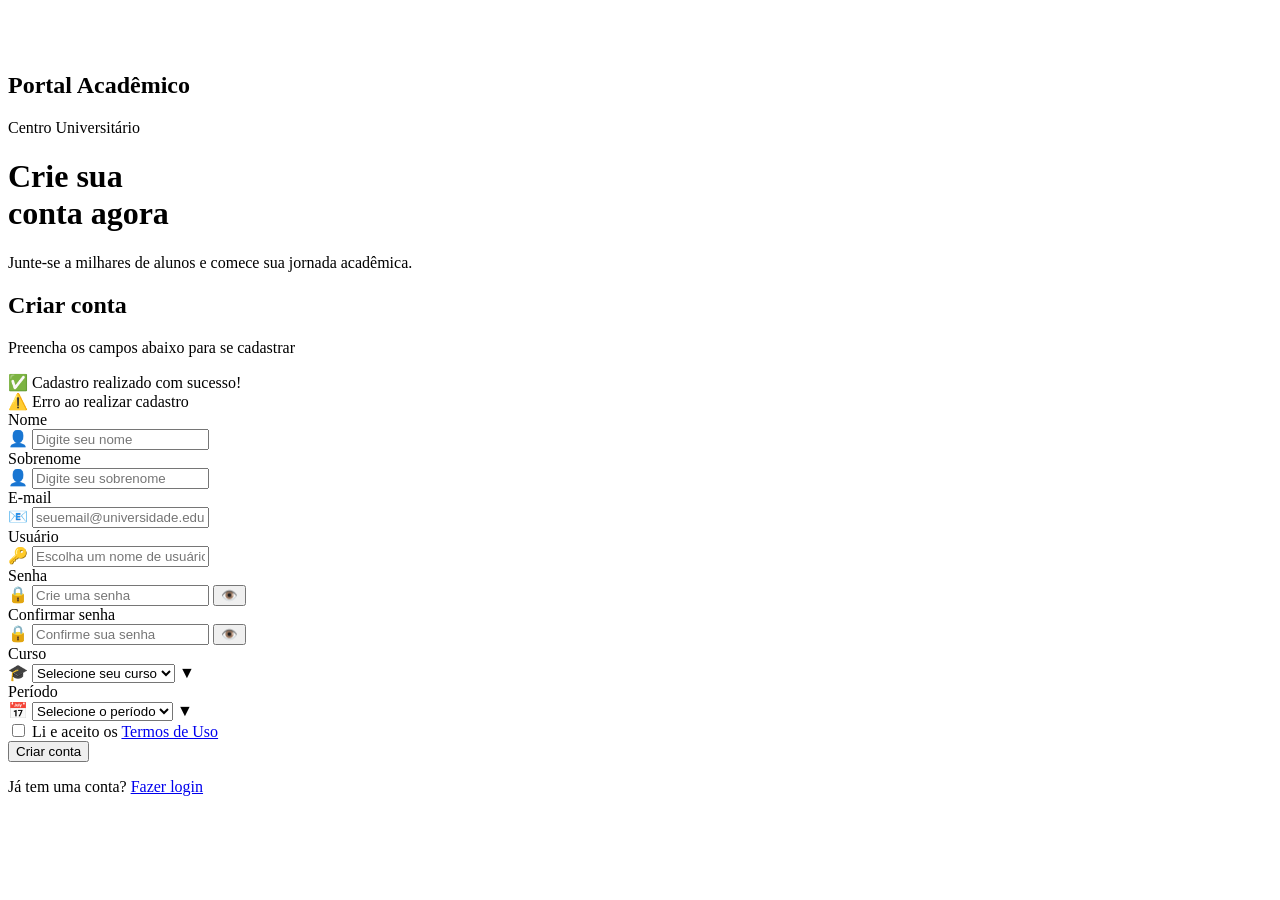
==== PortalAcademico/wwwroot/html/cadastro.html @ 6288c9ea "Adicionar arquivos de projeto." ====
<!DOCTYPE html>
<html lang="pt-BR">
<head>
    <meta charset="UTF-8">
    <meta name="viewport" content="width=device-width, initial-scale=1.0">
    <title>Cadastro | Portal Acadêmico</title>
    <!-- Rota corrigida para a pasta css -->
    <link rel="stylesheet" href="/css/cadastro.css">
    <link href="https://fonts.googleapis.com/css2?family=Inter:ital,wght@0,100..900;1,100..900&display=swap" rel="stylesheet">
</head>
<body>
    <div class="container">
        <div class="brand-section">
            <div class="brand-content">
                <div class="university-badge">
                    <div class="logo-icon">
                        <svg width="40" height="40" viewBox="0 0 24 24" fill="none" stroke="white" stroke-width="1.5">
                            <path d="M12 3L2 9L12 15L22 9L12 3Z" stroke="white" fill="rgba(255,255,255,0.2)" />
                            <path d="M2 15L12 21L22 15" stroke="white" fill="none" />
                            <path d="M2 12L12 18L22 12" stroke="white" fill="none" />
                        </svg>
                    </div>
                    <div>
                        <h2>Portal Acadêmico</h2>
                        <p>Centro Universitário</p>
                    </div>
                </div>
                <h1>Crie sua<br>conta agora</h1>
                <p>Junte-se a milhares de alunos e comece sua jornada acadêmica.</p>
            </div>
        </div>

        <div class="form-section">
            <div class="form-container">
                <div class="form-header">
                    <h2>Criar conta</h2>
                    <p>Preencha os campos abaixo para se cadastrar</p>
                </div>

                <div class="success-message" id="successMessage">
                    <span>✅</span>
                    <span id="successText">Cadastro realizado com sucesso!</span>
                </div>

                <div class="error-message" id="errorMessage">
                    <span>⚠️</span>
                    <span id="errorText">Erro ao realizar cadastro</span>
                </div>

                <form id="registerForm">
                    <div class="form-row">
                        <div class="input-group half">
                            <label>Nome</label>
                            <div class="input-wrapper">
                                <span class="input-icon">👤</span>
                                <input type="text" id="firstName" placeholder="Digite seu nome">
                            </div>
                        </div>
                        <div class="input-group half">
                            <label>Sobrenome</label>
                            <div class="input-wrapper">
                                <span class="input-icon">👤</span>
                                <input type="text" id="lastName" placeholder="Digite seu sobrenome">
                            </div>
                        </div>
                    </div>

                    <div class="input-group">
                        <label>E-mail</label>
                        <div class="input-wrapper">
                            <span class="input-icon">📧</span>
                            <input type="email" id="email" placeholder="seuemail@universidade.edu.br">
                        </div>
                    </div>

                    <div class="input-group">
                        <label>Usuário</label>
                        <div class="input-wrapper">
                            <span class="input-icon">🔑</span>
                            <input type="text" id="username" placeholder="Escolha um nome de usuário">
                        </div>
                    </div>

                    <div class="input-group">
                        <label>Senha</label>
                        <div class="input-wrapper">
                            <span class="input-icon">🔒</span>
                            <input type="password" id="password" placeholder="Crie uma senha">
                            <button type="button" class="toggle-password" data-target="password">👁️</button>
                        </div>
                        <div class="password-strength" id="passwordStrength">
                            <div class="strength-bar"></div>
                            <div class="strength-bar"></div>
                            <div class="strength-bar"></div>
                            <div class="strength-bar"></div>
                        </div>
                    </div>

                    <div class="input-group">
                        <label>Confirmar senha</label>
                        <div class="input-wrapper">
                            <span class="input-icon">🔒</span>
                            <input type="password" id="confirmPassword" placeholder="Confirme sua senha">
                            <button type="button" class="toggle-password" data-target="confirmPassword">👁️</button>
                        </div>
                    </div>

                    <div class="input-group">
                        <label>Curso</label>
                        <div class="input-wrapper">
                            <span class="input-icon">🎓</span>
                            <select id="courseSelect" class="course-select">
                                <option value="">Selecione seu curso</option>
                            </select>
                            <span class="select-arrow">▼</span>
                        </div>
                    </div>

                    <div class="input-group">
                        <label>Período</label>
                        <div class="input-wrapper">
                            <span class="input-icon">📅</span>
                            <select id="semester" class="course-select">
                                <option value="">Selecione o período</option>
                                <option value="1">1º Período</option>
                                <option value="2">2º Período</option>
                                <option value="3">3º Período</option>
                                <option value="4">4º Período</option>
                                <option value="5">5º Período</option>
                                <option value="6">6º Período</option>
                                <option value="7">7º Período</option>
                                <option value="8">8º Período</option>
                            </select>
                            <span class="select-arrow">▼</span>
                        </div>
                    </div>

                    <div class="terms">
                        <label class="checkbox">
                            <input type="checkbox" id="acceptTerms">
                            <span>Li e aceito os <a href="#">Termos de Uso</a></span>
                        </label>
                    </div>

                    <button type="submit" class="register-button" id="registerBtn">
                        Criar conta
                    </button>
                </form>

                <div class="login-link">
                    <p>Já tem uma conta? <a href="/login.html">Fazer login</a></p>
                </div>
            </div>
        </div>
    </div>
    <!-- Rota corrigida para a pasta js -->
    <script src="/js/cadastro.js"></script>
</body>
</html>
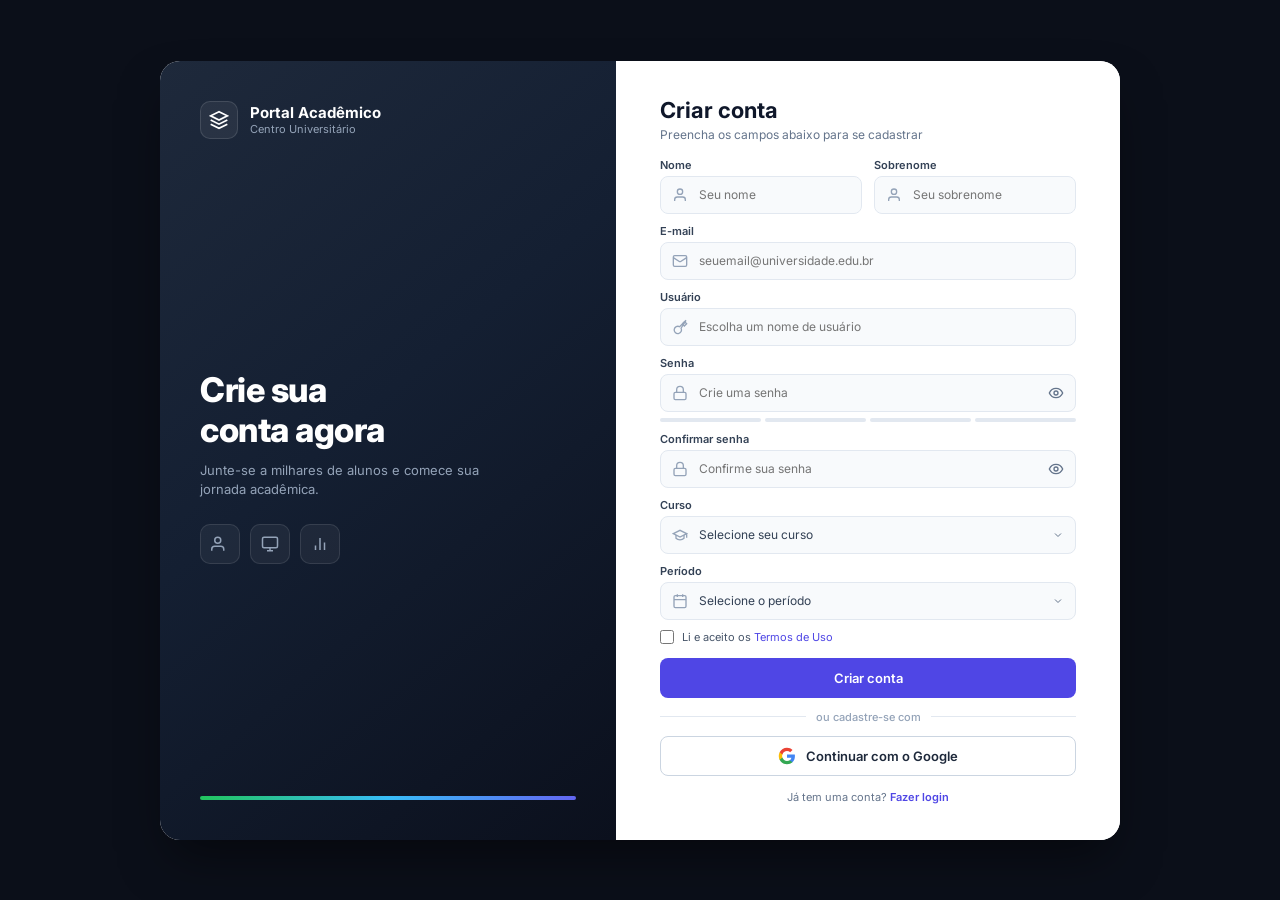
==== commit a4c5d16a: "commint" ====
--- a/PortalAcademico/wwwroot/html/cadastro.html
+++ b/PortalAcademico/wwwroot/html/cadastro.html
@@ -3,92 +3,513 @@
 <head>
     <meta charset="UTF-8">
     <meta name="viewport" content="width=device-width, initial-scale=1.0">
-    <title>Cadastro | Portal Acadêmico</title>
-    <!-- Rota corrigida para a pasta css -->
-    <link rel="stylesheet" href="/css/cadastro.css">
-    <link href="https://fonts.googleapis.com/css2?family=Inter:ital,wght@0,100..900;1,100..900&display=swap" rel="stylesheet">
+    <title>Cadastro - Portal Acadêmico</title>
+    <link href="https://fonts.googleapis.com/css2?family=Inter:wght@300;400;500;600;700;800&display=swap" rel="stylesheet">
+    <style>
+        * {
+            margin: 0;
+            padding: 0;
+            box-sizing: border-box;
+        }
+
+        body {
+            font-family: 'Inter', -apple-system, BlinkMacSystemFont, sans-serif;
+            min-height: 100vh;
+            display: flex;
+            align-items: center;
+            justify-content: center;
+            background-color: #0b0f19;
+            padding: 24px;
+            color: #0f172a;
+        }
+
+        .card-container {
+            display: flex;
+            width: 100%;
+            max-width: 960px;
+            background: #ffffff;
+            border-radius: 20px;
+            box-shadow: 0 25px 50px -12px rgba(0, 0, 0, 0.5);
+            overflow: hidden;
+        }
+
+        /* PAINEL ESQUERDO */
+        .brand-section {
+            flex: 0.95;
+            background: linear-gradient(140deg, #1e293b 0%, #141f32 45%, #0b101d 100%);
+            padding: 40px;
+            display: flex;
+            flex-direction: column;
+            justify-content: space-between;
+            position: relative;
+            overflow: hidden;
+            color: #ffffff;
+        }
+
+        .brand-header {
+            display: flex;
+            align-items: center;
+            gap: 12px;
+        }
+
+        .brand-logo-icon {
+            width: 38px;
+            height: 38px;
+            background: rgba(255, 255, 255, 0.06);
+            border: 1px solid rgba(255, 255, 255, 0.12);
+            border-radius: 10px;
+            display: flex;
+            align-items: center;
+            justify-content: center;
+        }
+
+            .brand-logo-icon svg {
+                width: 20px;
+                height: 20px;
+                stroke: #ffffff;
+            }
+
+        .brand-title h2 {
+            font-size: 15px;
+            font-weight: 700;
+            color: #ffffff;
+        }
+
+        .brand-title p {
+            font-size: 11px;
+            color: #94a3b8;
+        }
+
+        .brand-body {
+            margin: 40px 0;
+        }
+
+            .brand-body h1 {
+                font-size: 34px;
+                font-weight: 800;
+                line-height: 1.15;
+                letter-spacing: -0.5px;
+                color: #ffffff;
+                margin-bottom: 12px;
+            }
+
+            .brand-body p {
+                font-size: 13px;
+                line-height: 1.5;
+                color: #94a3b8;
+                max-width: 280px;
+                margin-bottom: 24px;
+            }
+
+        .icon-group {
+            display: flex;
+            gap: 10px;
+        }
+
+        .icon-box {
+            width: 40px;
+            height: 40px;
+            background: rgba(255, 255, 255, 0.05);
+            border: 1px solid rgba(255, 255, 255, 0.1);
+            border-radius: 10px;
+            display: flex;
+            align-items: center;
+            justify-content: center;
+        }
+
+            .icon-box svg {
+                width: 18px;
+                height: 18px;
+                stroke: #94a3b8;
+            }
+
+        .accent-line {
+            width: 100%;
+            height: 4px;
+            background: linear-gradient(90deg, #22c55e 0%, #38bdf8 50%, #6366f1 100%);
+            border-radius: 2px;
+        }
+
+        /* PAINEL DIREITO */
+        .form-section {
+            flex: 1.05;
+            padding: 36px 44px;
+            background: #ffffff;
+            display: flex;
+            flex-direction: column;
+            justify-content: center;
+        }
+
+        .form-header {
+            margin-bottom: 16px;
+        }
+
+            .form-header h2 {
+                font-size: 22px;
+                font-weight: 700;
+                color: #0f172a;
+                margin-bottom: 4px;
+            }
+
+            .form-header p {
+                font-size: 12px;
+                color: #64748b;
+            }
+
+        .form-grid {
+            display: flex;
+            flex-direction: column;
+            gap: 10px;
+        }
+
+        .form-row {
+            display: flex;
+            gap: 12px;
+        }
+
+        .input-group {
+            display: flex;
+            flex-direction: column;
+            width: 100%;
+        }
+
+            .input-group label {
+                font-size: 11px;
+                font-weight: 600;
+                color: #334155;
+                margin-bottom: 4px;
+            }
+
+        .input-wrapper {
+            position: relative;
+            display: flex;
+            align-items: center;
+        }
+
+        .field-icon {
+            position: absolute;
+            left: 12px;
+            width: 16px;
+            height: 16px;
+            stroke: #94a3b8;
+            pointer-events: none;
+        }
+
+        .input-wrapper input,
+        .input-wrapper select {
+            width: 100%;
+            height: 38px;
+            padding: 0 36px 0 38px;
+            background: #f8fafc;
+            border: 1px solid #e2e8f0;
+            border-radius: 8px;
+            font-size: 12px;
+            font-family: inherit;
+            color: #0f172a;
+            outline: none;
+            transition: all 0.2s ease;
+        }
+
+            .input-wrapper input:focus,
+            .input-wrapper select:focus {
+                background: #ffffff;
+                border-color: #4f46e5;
+                box-shadow: 0 0 0 3px rgba(79, 70, 229, 0.12);
+            }
+
+        .input-wrapper select {
+            appearance: none;
+            cursor: pointer;
+            color: #334155;
+        }
+
+        .select-arrow {
+            position: absolute;
+            right: 12px;
+            width: 12px;
+            height: 12px;
+            stroke: #64748b;
+            pointer-events: none;
+        }
+
+        .btn-toggle-eye {
+            position: absolute;
+            right: 8px;
+            background: none;
+            border: none;
+            cursor: pointer;
+            padding: 4px;
+            display: flex;
+            align-items: center;
+            justify-content: center;
+            border-radius: 4px;
+        }
+
+            .btn-toggle-eye:hover {
+                background: #e2e8f0;
+            }
+
+            .btn-toggle-eye svg {
+                width: 16px;
+                height: 16px;
+                stroke: #64748b;
+            }
+
+        /* Medidor de força de senha */
+        .strength-meter {
+            display: flex;
+            gap: 4px;
+            margin-top: 6px;
+        }
+
+        .strength-bar {
+            height: 4px;
+            flex: 1;
+            background-color: #e2e8f0;
+            border-radius: 2px;
+            transition: background-color 0.3s ease;
+        }
+
+        .checkbox-label {
+            display: flex;
+            align-items: center;
+            gap: 8px;
+            font-size: 11px;
+            color: #475569;
+            cursor: pointer;
+        }
+
+            .checkbox-label input {
+                width: 14px;
+                height: 14px;
+                accent-color: #4f46e5;
+                cursor: pointer;
+            }
+
+            .checkbox-label a {
+                color: #4f46e5;
+                text-decoration: none;
+            }
+
+        .btn-submit {
+            width: 100%;
+            height: 40px;
+            background: #4f46e5;
+            color: #ffffff;
+            border: none;
+            border-radius: 8px;
+            font-size: 13px;
+            font-weight: 600;
+            font-family: inherit;
+            cursor: pointer;
+            transition: background 0.2s ease;
+            margin-top: 4px;
+        }
+
+            .btn-submit:hover {
+                background: #4338ca;
+            }
+
+        .divider {
+            display: flex;
+            align-items: center;
+            text-align: center;
+            color: #94a3b8;
+            font-size: 11px;
+            margin: 12px 0;
+            font-weight: 500;
+        }
+
+            .divider::before,
+            .divider::after {
+                content: '';
+                flex: 1;
+                border-bottom: 1px solid #e2e8f0;
+            }
+
+            .divider span {
+                padding: 0 10px;
+            }
+
+        .btn-google {
+            width: 100%;
+            height: 40px;
+            background: #ffffff;
+            color: #1e293b;
+            border: 1px solid #cbd5e1;
+            border-radius: 8px;
+            font-size: 13px;
+            font-weight: 600;
+            font-family: inherit;
+            cursor: pointer;
+            display: flex;
+            align-items: center;
+            justify-content: center;
+            gap: 10px;
+            transition: all 0.2s ease;
+        }
+
+            .btn-google:hover {
+                background: #f8fafc;
+                border-color: #94a3b8;
+                box-shadow: 0 2px 4px rgba(0,0,0,0.05);
+            }
+
+            .btn-google svg {
+                width: 18px;
+                height: 18px;
+            }
+
+        .login-footer {
+            text-align: center;
+            font-size: 11px;
+            color: #64748b;
+            margin-top: 14px;
+        }
+
+            .login-footer a {
+                color: #4f46e5;
+                text-decoration: none;
+                font-weight: 600;
+                cursor: pointer;
+            }
+
+                .login-footer a:hover {
+                    text-decoration: underline;
+                }
+
+        .feedback-message {
+            display: none;
+            padding: 10px 12px;
+            border-radius: 6px;
+            font-size: 12px;
+            font-weight: 500;
+            margin-bottom: 12px;
+        }
+
+            .feedback-message.error {
+                display: block;
+                background-color: #fef2f2;
+                color: #991b1b;
+                border: 1px solid #fecaca;
+            }
+
+            .feedback-message.success {
+                display: block;
+                background-color: #f0fdf4;
+                color: #166534;
+                border: 1px solid #bbf7d0;
+            }
+
+        @media (max-width: 820px) {
+            .card-container {
+                flex-direction: column;
+            }
+
+            .brand-section, .form-section {
+                padding: 32px 24px;
+            }
+
+            .form-row {
+                flex-direction: column;
+                gap: 10px;
+            }
+        }
+    </style>
 </head>
 <body>
-    <div class="container">
+
+    <div class="card-container">
+        <!-- PAINEL ESQUERDO -->
         <div class="brand-section">
-            <div class="brand-content">
-                <div class="university-badge">
-                    <div class="logo-icon">
-                        <svg width="40" height="40" viewBox="0 0 24 24" fill="none" stroke="white" stroke-width="1.5">
-                            <path d="M12 3L2 9L12 15L22 9L12 3Z" stroke="white" fill="rgba(255,255,255,0.2)" />
-                            <path d="M2 15L12 21L22 15" stroke="white" fill="none" />
-                            <path d="M2 12L12 18L22 12" stroke="white" fill="none" />
-                        </svg>
-                    </div>
-                    <div>
-                        <h2>Portal Acadêmico</h2>
-                        <p>Centro Universitário</p>
-                    </div>
+            <div class="brand-header">
+                <div class="brand-logo-icon">
+                    <svg viewBox="0 0 24 24" fill="none" stroke-width="2">
+                        <path d="M12 2L2 7l10 5 10-5-10-5zM2 17l10 5 10-5M2 12l10 5 10-5" />
+                    </svg>
                 </div>
+                <div class="brand-title">
+                    <h2>Portal Acadêmico</h2>
+                    <p>Centro Universitário</p>
+                </div>
+            </div>
+
+            <div class="brand-body">
                 <h1>Crie sua<br>conta agora</h1>
                 <p>Junte-se a milhares de alunos e comece sua jornada acadêmica.</p>
+
+                <div class="icon-group">
+                    <div class="icon-box">
+                        <svg viewBox="0 0 24 24" fill="none" stroke-width="2"><path d="M17 21v-2a4 4 0 0 0-4-4H5a4 4 0 0 0-4 4v2" /><circle cx="9" cy="7" r="4" /></svg>
+                    </div>
+                    <div class="icon-box">
+                        <svg viewBox="0 0 24 24" fill="none" stroke-width="2"><rect x="2" y="3" width="20" height="14" rx="2" ry="2" /><line x1="8" y1="21" x2="16" y2="21" /><line x1="12" y1="17" x2="12" y2="21" /></svg>
+                    </div>
+                    <div class="icon-box">
+                        <svg viewBox="0 0 24 24" fill="none" stroke-width="2"><line x1="18" y1="20" x2="18" y2="10" /><line x1="12" y1="20" x2="12" y2="4" /><line x1="6" y1="20" x2="6" y2="14" /></svg>
+                    </div>
+                </div>
             </div>
+
+            <div class="accent-line"></div>
         </div>
 
+        <!-- PAINEL DIREITO -->
         <div class="form-section">
-            <div class="form-container">
+
+            <!-- Mensagem de Feedback -->
+            <div id="feedbackMessage" class="feedback-message"></div>
+
+            <div id="registerView">
                 <div class="form-header">
                     <h2>Criar conta</h2>
                     <p>Preencha os campos abaixo para se cadastrar</p>
                 </div>
 
-                <div class="success-message" id="successMessage">
-                    <span>✅</span>
-                    <span id="successText">Cadastro realizado com sucesso!</span>
-                </div>
-
-                <div class="error-message" id="errorMessage">
-                    <span>⚠️</span>
-                    <span id="errorText">Erro ao realizar cadastro</span>
-                </div>
-
-                <form id="registerForm">
+                <form id="registerForm" class="form-grid">
                     <div class="form-row">
-                        <div class="input-group half">
-                            <label>Nome</label>
+                        <div class="input-group">
+                            <label for="firstName">Nome</label>
                             <div class="input-wrapper">
-                                <span class="input-icon">👤</span>
-                                <input type="text" id="firstName" placeholder="Digite seu nome">
+                                <svg class="field-icon" viewBox="0 0 24 24" fill="none" stroke-width="2"><path d="M20 21v-2a4 4 0 0 0-4-4H8a4 4 0 0 0-4 4v2" /><circle cx="12" cy="7" r="4" /></svg>
+                                <input type="text" id="firstName" placeholder="Seu nome" required>
                             </div>
                         </div>
-                        <div class="input-group half">
-                            <label>Sobrenome</label>
+                        <div class="input-group">
+                            <label for="lastName">Sobrenome</label>
                             <div class="input-wrapper">
-                                <span class="input-icon">👤</span>
-                                <input type="text" id="lastName" placeholder="Digite seu sobrenome">
+                                <svg class="field-icon" viewBox="0 0 24 24" fill="none" stroke-width="2"><path d="M20 21v-2a4 4 0 0 0-4-4H8a4 4 0 0 0-4 4v2" /><circle cx="12" cy="7" r="4" /></svg>
+                                <input type="text" id="lastName" placeholder="Seu sobrenome" required>
                             </div>
                         </div>
                     </div>
 
                     <div class="input-group">
-                        <label>E-mail</label>
+                        <label for="email">E-mail</label>
                         <div class="input-wrapper">
-                            <span class="input-icon">📧</span>
-                            <input type="email" id="email" placeholder="seuemail@universidade.edu.br">
+                            <svg class="field-icon" viewBox="0 0 24 24" fill="none" stroke-width="2"><rect width="20" height="16" x="2" y="4" rx="2" /><path d="m22 7-8.97 5.7a1.94 1.94 0 0 1-2.06 0L2 7" /></svg>
+                            <input type="email" id="email" placeholder="seuemail@universidade.edu.br" required>
                         </div>
                     </div>
 
                     <div class="input-group">
-                        <label>Usuário</label>
+                        <label for="username">Usuário</label>
                         <div class="input-wrapper">
-                            <span class="input-icon">🔑</span>
-                            <input type="text" id="username" placeholder="Escolha um nome de usuário">
+                            <svg class="field-icon" viewBox="0 0 24 24" fill="none" stroke-width="2"><path d="m15.5 7.5 3 3L22 7l-3-3m-3.5 3.5L19 4" /><path d="m21 2-9.6 9.6a5.5 5.5 0 1 0 2.2 2.2z" /></svg>
+                            <input type="text" id="username" placeholder="Escolha um nome de usuário" required>
                         </div>
                     </div>
 
                     <div class="input-group">
-                        <label>Senha</label>
+                        <label for="password">Senha</label>
                         <div class="input-wrapper">
-                            <span class="input-icon">🔒</span>
-                            <input type="password" id="password" placeholder="Crie uma senha">
-                            <button type="button" class="toggle-password" data-target="password">👁️</button>
-                        </div>
-                        <div class="password-strength" id="passwordStrength">
+                            <svg class="field-icon" viewBox="0 0 24 24" fill="none" stroke-width="2"><rect width="18" height="11" x="3" y="11" rx="2" ry="2" /><path d="M7 11V7a5 5 0 0 1 10 0v4" /></svg>
+                            <input type="password" id="password" placeholder="Crie uma senha" required minlength="6">
+                            <button type="button" class="btn-toggle-eye">
+                                <svg viewBox="0 0 24 24" fill="none" stroke-width="2"><path d="M2 12s3-7 10-7 10 7 10 7-3 7-10 7-10-7-10-7Z" /><circle cx="12" cy="12" r="3" /></svg>
+                            </button>
+                        </div>
+                        <div class="strength-meter">
                             <div class="strength-bar"></div>
                             <div class="strength-bar"></div>
                             <div class="strength-bar"></div>
@@ -97,63 +518,224 @@
                     </div>
 
                     <div class="input-group">
-                        <label>Confirmar senha</label>
+                        <label for="confirmPassword">Confirmar senha</label>
                         <div class="input-wrapper">
-                            <span class="input-icon">🔒</span>
-                            <input type="password" id="confirmPassword" placeholder="Confirme sua senha">
-                            <button type="button" class="toggle-password" data-target="confirmPassword">👁️</button>
+                            <svg class="field-icon" viewBox="0 0 24 24" fill="none" stroke-width="2"><rect width="18" height="11" x="3" y="11" rx="2" ry="2" /><path d="M7 11V7a5 5 0 0 1 10 0v4" /></svg>
+                            <input type="password" id="confirmPassword" placeholder="Confirme sua senha" required minlength="6">
+                            <button type="button" class="btn-toggle-eye">
+                                <svg viewBox="0 0 24 24" fill="none" stroke-width="2"><path d="M2 12s3-7 10-7 10 7 10 7-3 7-10 7-10-7-10-7Z" /><circle cx="12" cy="12" r="3" /></svg>
+                            </button>
                         </div>
                     </div>
 
                     <div class="input-group">
-                        <label>Curso</label>
+                        <label for="courseSelect">Curso</label>
                         <div class="input-wrapper">
-                            <span class="input-icon">🎓</span>
-                            <select id="courseSelect" class="course-select">
-                                <option value="">Selecione seu curso</option>
+                            <svg class="field-icon" viewBox="0 0 24 24" fill="none" stroke-width="2"><path d="M22 10v6M2 10l10-5 10 5-10 5z" /><path d="M6 12v5c3 3 9 3 12 0v-5" /></svg>
+                            <select id="courseSelect" required>
+                                <option value="" disabled selected>Selecione seu curso</option>
                             </select>
-                            <span class="select-arrow">▼</span>
+                            <svg class="select-arrow" viewBox="0 0 24 24" fill="none" stroke-width="2"><path d="m6 9 6 6 6-6" /></svg>
                         </div>
                     </div>
 
                     <div class="input-group">
-                        <label>Período</label>
+                        <label for="semester">Período</label>
                         <div class="input-wrapper">
-                            <span class="input-icon">📅</span>
-                            <select id="semester" class="course-select">
-                                <option value="">Selecione o período</option>
+                            <svg class="field-icon" viewBox="0 0 24 24" fill="none" stroke-width="2"><rect width="18" height="18" x="3" y="4" rx="2" ry="2" /><path d="M16 2v4M8 2v4M3 10h18" /></svg>
+                            <select id="semester" required>
+                                <option value="" disabled selected>Selecione o período</option>
                                 <option value="1">1º Período</option>
                                 <option value="2">2º Período</option>
                                 <option value="3">3º Período</option>
                                 <option value="4">4º Período</option>
                                 <option value="5">5º Período</option>
-                                <option value="6">6º Período</option>
-                                <option value="7">7º Período</option>
-                                <option value="8">8º Período</option>
                             </select>
-                            <span class="select-arrow">▼</span>
-                        </div>
-                    </div>
-
-                    <div class="terms">
-                        <label class="checkbox">
-                            <input type="checkbox" id="acceptTerms">
-                            <span>Li e aceito os <a href="#">Termos de Uso</a></span>
+                            <svg class="select-arrow" viewBox="0 0 24 24" fill="none" stroke-width="2"><path d="m6 9 6 6 6-6" /></svg>
+                        </div>
+                    </div>
+
+                    <div class="terms-group">
+                        <label class="checkbox-label">
+                            <input type="checkbox" id="acceptTerms" required>
+                            <span>Li e aceito os <a href="#" id="termsLink">Termos de Uso</a></span>
                         </label>
                     </div>
 
-                    <button type="submit" class="register-button" id="registerBtn">
-                        Criar conta
-                    </button>
+                    <button type="submit" id="registerBtn" class="btn-submit">Criar conta</button>
                 </form>
 
-                <div class="login-link">
-                    <p>Já tem uma conta? <a href="/login.html">Fazer login</a></p>
+                <div class="divider"><span>ou cadastre-se com</span></div>
+
+                <button type="button" class="btn-google btnGoogleAuth">
+                    <svg viewBox="0 0 24 24">
+                        <path fill="#4285F4" d="M22.56 12.25c0-.78-.07-1.53-.2-2.25H12v4.26h5.92c-.26 1.37-1.04 2.53-2.21 3.31v2.77h3.57c2.08-1.92 3.28-4.74 3.28-8.09z" />
+                        <path fill="#34A853" d="M12 23c2.97 0 5.46-.98 7.28-2.66l-3.57-2.77c-.98.66-2.23 1.06-3.71 1.06-2.86 0-5.29-1.93-6.16-4.53H2.18v2.84C3.99 20.53 7.7 23 12 23z" />
+                        <path fill="#FBBC05" d="M5.84 14.09c-.22-.66-.35-1.36-.35-2.09s.13-1.43.35-2.09V7.06H2.18C1.43 8.55 1 10.22 1 12s.43 3.45 1.18 4.94l2.85-2.22.81-.63z" />
+                        <path fill="#EA4335" d="M12 5.38c1.62 0 3.06.56 4.21 1.64l3.15-3.15C17.45 2.09 14.97 1 12 1 7.7 1 3.99 3.47 2.18 7.06l3.66 2.84c.87-2.6 3.3-4.52 6.16-4.52z" />
+                    </svg>
+                    Continuar com o Google
+                </button>
+
+                <div class="login-footer">
+                    <p>Já tem uma conta? <a href="login.html">Fazer login</a></p>
                 </div>
             </div>
         </div>
     </div>
-    <!-- Rota corrigida para a pasta js -->
-    <script src="/js/cadastro.js"></script>
+
+    <script>
+        document.addEventListener('DOMContentLoaded', () => {
+            // ==========================================
+            // 1. POPULAR CURSOS NO SELECT
+            // ==========================================
+            const cursosDisponiveis = [
+                { nome: 'Administração', valor: 'administracao' },
+                { nome: 'Biomedicina', valor: 'biomedicina' },
+                { nome: 'Ciências Contábeis', valor: 'contabilidade' },
+                { nome: 'Direito', valor: 'direito' },
+                { nome: 'Engenharia Civil', valor: 'civil' },
+                { nome: 'Psicologia', valor: 'psicologia' },
+                { nome: 'Enfermagem', valor: 'enfermagem' }
+            ];
+
+            const selectCurso = document.getElementById('courseSelect');
+            cursosDisponiveis.forEach(curso => {
+                const option = document.createElement('option');
+                option.value = curso.valor;
+                option.textContent = curso.nome;
+                selectCurso.appendChild(option);
+            });
+
+            // ==========================================
+            // 2. TOGGLE SENHA
+            // ==========================================
+            const eyeOpenSVG = `<svg viewBox="0 0 24 24" fill="none" stroke-width="2"><path d="M2 12s3-7 10-7 10 7 10 7-3 7-10 7-10-7-10-7Z"/><circle cx="12" cy="12" r="3"/></svg>`;
+            const eyeClosedSVG = `<svg viewBox="0 0 24 24" fill="none" stroke-width="2"><path d="M9.88 9.88a3 3 0 1 0 4.24 4.24"/><path d="M10.73 5.08A10.43 10.43 0 0 1 12 5c7 0 10 7 10 7a13.16 13.16 0 0 1-1.67 2.68"/><path d="M6.61 6.61A13.52 13.52 0 0 0 2 12s3 7 10 7a9.74 9.74 0 0 0 5.39-1.61"/><line x1="2" y1="2" x2="22" y2="22"/></svg>`;
+
+            document.querySelectorAll('.btn-toggle-eye').forEach(btn => {
+                btn.addEventListener('click', () => {
+                    const input = btn.previousElementSibling;
+                    if (input.type === 'password') {
+                        input.type = 'text';
+                        btn.innerHTML = eyeClosedSVG;
+                    } else {
+                        input.type = 'password';
+                        btn.innerHTML = eyeOpenSVG;
+                    }
+                });
+            });
+
+            // ==========================================
+            // 3. MEDIDOR DE FORÇA DE SENHA
+            // ==========================================
+            const passwordInput = document.getElementById('password');
+            const bars = document.querySelectorAll('.strength-bar');
+
+            passwordInput.addEventListener('input', () => {
+                const val = passwordInput.value;
+                let score = 0;
+
+                if (val.length >= 6) score++;
+                if (val.match(/[A-Z]/)) score++;
+                if (val.match(/[0-9]/)) score++;
+                if (val.match(/[^A-Za-z0-9]/)) score++;
+
+                const colors = ['#ef4444', '#f59e0b', '#3b82f6', '#10b981'];
+
+                bars.forEach((bar, index) => {
+                    if (index < score) {
+                        bar.style.backgroundColor = colors[score - 1];
+                    } else {
+                        bar.style.backgroundColor = '#e2e8f0';
+                    }
+                });
+            });
+
+            // ==========================================
+            // 4. FEEDBACK
+            // ==========================================
+            const feedbackMsg = document.getElementById('feedbackMessage');
+
+            function showFeedback(text, type) {
+                feedbackMsg.textContent = text;
+                feedbackMsg.className = `feedback-message ${type}`;
+                feedbackMsg.scrollIntoView({ behavior: 'smooth', block: 'nearest' });
+            }
+
+            // ==========================================
+            // 5. SUBMIT — SALVA NO localStorage E REDIRECIONA
+            // ==========================================
+            document.getElementById('registerForm').addEventListener('submit', (e) => {
+                e.preventDefault();
+
+                const firstName = document.getElementById('firstName').value.trim();
+                const lastName = document.getElementById('lastName').value.trim();
+                const email = document.getElementById('email').value.trim();
+                const username = document.getElementById('username').value.trim();
+                const senha = document.getElementById('password').value;
+                const confirmarSenha = document.getElementById('confirmPassword').value;
+                const course = document.getElementById('courseSelect').value;
+                const semester = document.getElementById('semester').value;
+                const acceptTerms = document.getElementById('acceptTerms').checked;
+
+                // Validações
+                if (!firstName || !email || !username || !senha) {
+                    showFeedback('Preencha todos os campos obrigatórios.', 'error');
+                    return;
+                }
+                if (senha !== confirmarSenha) {
+                    showFeedback('As senhas não coincidem. Tente novamente.', 'error');
+                    return;
+                }
+                if (!course) {
+                    showFeedback('Selecione seu curso.', 'error');
+                    return;
+                }
+                if (!semester) {
+                    showFeedback('Selecione seu período.', 'error');
+                    return;
+                }
+                if (!acceptTerms) {
+                    showFeedback('Você precisa aceitar os Termos de Uso.', 'error');
+                    return;
+                }
+
+                // Verifica se o usuário já existe
+                const registeredUsers = JSON.parse(localStorage.getItem('registeredUsers') || '[]');
+                const jaExiste = registeredUsers.find(u => u.username === username || u.email === email);
+
+                if (jaExiste) {
+                    showFeedback('Este usuário ou e-mail já está cadastrado!', 'error');
+                    return;
+                }
+
+                // Monta o novo usuário
+                const novoUsuario = {
+                    id: Date.now(),
+                    firstName: firstName,
+                    lastName: lastName,
+                    fullName: `${firstName} ${lastName}`.trim(),
+                    email: email,
+                    username: username,
+                    password: senha,
+                    course: course,
+                    courseName: course.toUpperCase(),
+                    semester: semester,
+                    createdAt: new Date().toISOString()
+                };
+
+                // SALVA no localStorage ← ISSO FALTAVA!
+                registeredUsers.push(novoUsuario);
+                localStorage.setItem('registeredUsers', JSON.stringify(registeredUsers));
+
+                showFeedback('Conta criada com sucesso! Redirecionando para o login...', 'success');
+
+                setTimeout(() => {
+                    window.location.href = 'login.html';
+                }, 1500);
+            });
+        });
+    </script>
 </body>
 </html>
